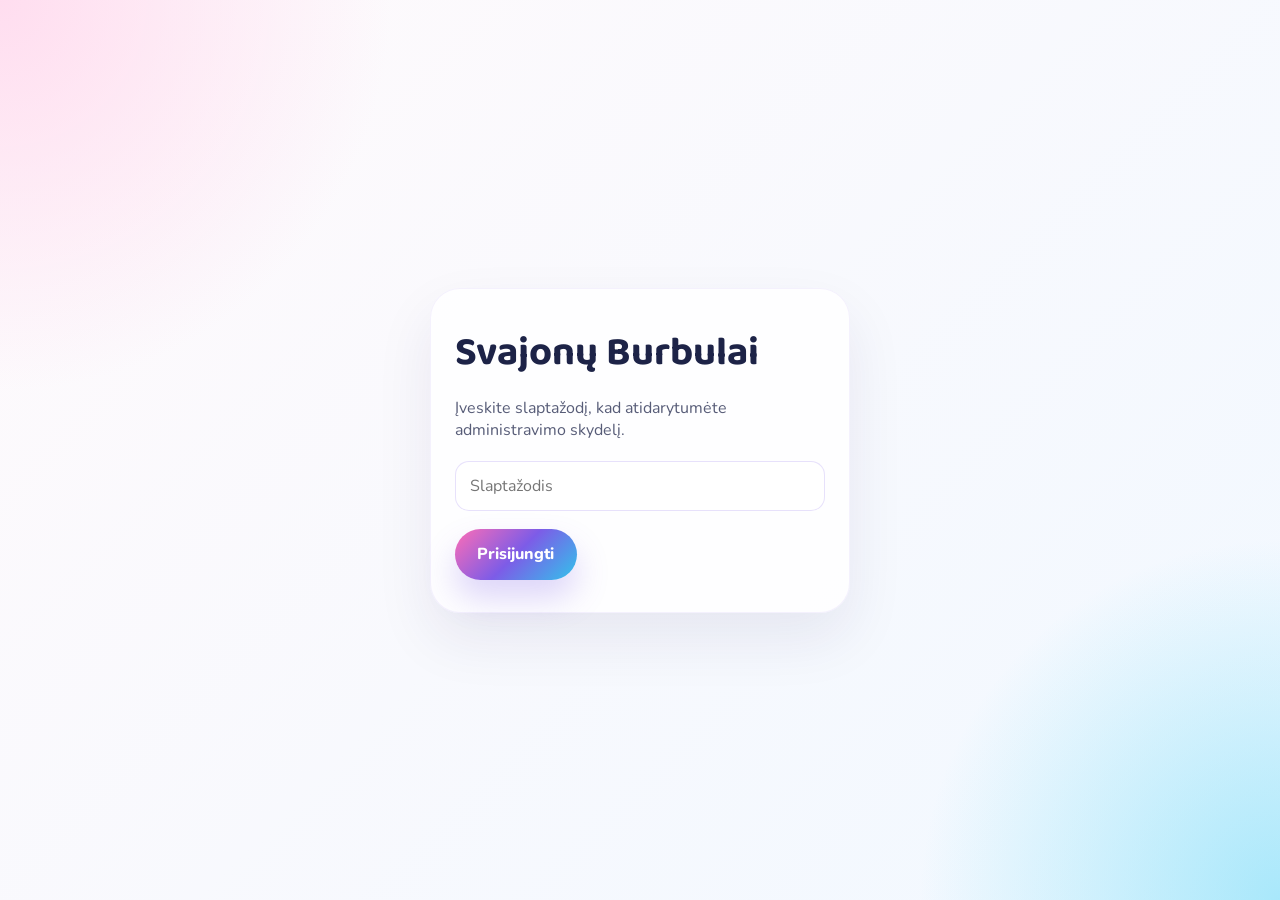
==== admin.html @ 0cf516ef "Create the kids party website and admin panel with editable content." ====
<!DOCTYPE html>
<html lang="lt">
  <head>
    <meta charset="UTF-8" />
    <meta name="viewport" content="width=device-width, initial-scale=1.0" />
    <title>Administracija | Svajonų Burbulai</title>
    <link rel="preconnect" href="https://fonts.googleapis.com" />
    <link rel="preconnect" href="https://fonts.gstatic.com" crossorigin />
    <link
      href="https://fonts.googleapis.com/css2?family=Baloo+2:wght@400;600;700;800&family=Nunito:wght@400;600;700;800&display=swap"
      rel="stylesheet"
    />
    <link rel="stylesheet" href="styles.css" />
  </head>
  <body data-page="admin" class="admin-page">
    <div id="login-screen" class="login-screen">
      <div class="login-box">
        <h1>Svajonų Burbulai</h1>
        <p>Įveskite slaptažodį, kad atidarytumėte administravimo skydelį.</p>
        <input id="password-input" class="password-box" type="password" placeholder="Slaptažodis" />
        <button id="login-button" class="login-btn" type="button">Prisijungti</button>
      </div>
    </div>

    <div id="admin-app" class="admin-shell hidden">
      <div class="admin-header">
        <h1>Administravimo skydelis</h1>
        <a href="index.html" class="button button-secondary">Atgal į svetainę</a>
      </div>
      <div id="admin-panel" class="admin-panel"></div>
    </div>

    <script src="script.js"></script>
  </body>
</html>
---- styles.css ----
* {
  box-sizing: border-box;
}

:root {
  --pink-100: #fff0f7;
  --pink-200: #ffd6ec;
  --pink-300: #ffb8d7;
  --pink-500: #ff6db5;
  --purple-500: #7d5ce7;
  --purple-700: #5537cf;
  --cyan-400: #66d9f7;
  --cyan-500: #31c4eb;
  --yellow-300: #ffe57b;
  --yellow-400: #ffd84f;
  --blue-500: #2a7af7;
  --navy-700: #2d2b6d;
  --navy-900: #1d2347;
  --white: #ffffff;
  --soft: #f7f5ff;
  --shadow: rgba(38, 26, 87, 0.12);
  --card-radius: 28px;
}

html {
  scroll-behavior: smooth;
}

body {
  margin: 0;
  font-family: "Nunito", sans-serif;
  background: linear-gradient(180deg, #fffafc 0%, #eef8ff 100%);
  color: var(--navy-900);
}

img {
  max-width: 100%;
  display: block;
}

a {
  color: inherit;
  text-decoration: none;
}

button,
input,
textarea {
  font: inherit;
}

.page-shell {
  position: relative;
  overflow: hidden;
}

.container {
  width: min(1160px, calc(100% - 32px));
  margin: 0 auto;
}

.topbar {
  position: sticky;
  top: 0;
  z-index: 50;
  backdrop-filter: blur(18px);
  background: rgba(255, 255, 255, 0.65);
  border-bottom: 1px solid rgba(94, 70, 178, 0.08);
}

.nav-wrap {
  display: flex;
  align-items: center;
  justify-content: space-between;
  min-height: 78px;
  gap: 24px;
}

.brand {
  display: inline-flex;
  align-items: center;
  gap: 12px;
  font-family: "Baloo 2", cursive;
  font-size: clamp(1.3rem, 2vw, 2rem);
  font-weight: 800;
  color: var(--purple-700);
}

.brand-mark {
  display: inline-grid;
  place-items: center;
  width: 42px;
  height: 42px;
  border-radius: 50%;
  background: linear-gradient(135deg, var(--pink-300), var(--cyan-400));
  box-shadow: 0 12px 28px rgba(125, 92, 231, 0.22);
}

.main-nav {
  display: flex;
  align-items: center;
  gap: clamp(10px, 2vw, 22px);
  flex-wrap: wrap;
  justify-content: center;
  font-weight: 700;
  color: var(--navy-700);
}

.main-nav a {
  position: relative;
  opacity: 0.85;
}

.main-nav a::after {
  content: "";
  position: absolute;
  left: 0;
  bottom: -8px;
  width: 100%;
  height: 3px;
  border-radius: 99px;
  background: linear-gradient(90deg, var(--pink-500), var(--purple-500), var(--cyan-500));
  transform: scaleX(0);
  transform-origin: center;
  transition: transform 0.2s ease;
}

.main-nav a:hover::after,
.main-nav a:focus-visible::after {
  transform: scaleX(1);
}

.button {
  display: inline-flex;
  align-items: center;
  justify-content: center;
  border: none;
  border-radius: 999px;
  padding: 0.9rem 1.6rem;
  font-weight: 800;
  cursor: pointer;
  transition: transform 0.2s ease, box-shadow 0.2s ease;
}

.button:hover,
.button:focus-visible {
  transform: translateY(-2px);
}

.button-primary {
  background: linear-gradient(135deg, var(--pink-500), var(--purple-500), var(--cyan-500));
  color: var(--white);
  box-shadow: 0 18px 30px rgba(125, 92, 231, 0.28);
}

.button-secondary {
  background: rgba(255, 255, 255, 0.8);
  color: var(--purple-700);
  border: 1px solid rgba(125, 92, 231, 0.18);
}

.hero-section {
  position: relative;
  padding: 104px 0 72px;
  background: radial-gradient(circle at top left, rgba(255, 214, 236, 0.92), transparent 32%),
    radial-gradient(circle at top right, rgba(102, 217, 247, 0.6), transparent 28%),
    linear-gradient(135deg, #fffafc 0%, #f2f2ff 34%, #effcff 100%);
}

.hero-grid {
  display: grid;
  grid-template-columns: 1.2fr 0.8fr;
  align-items: center;
  gap: 30px;
}

.hero-copy {
  position: relative;
  z-index: 1;
}

.eyebrow {
  display: inline-block;
  margin-bottom: 18px;
  padding: 0.48rem 0.9rem;
  border-radius: 999px;
  background: rgba(255, 255, 255, 0.7);
  color: var(--purple-700);
  font-size: 0.86rem;
  font-weight: 800;
  letter-spacing: 0.08em;
  text-transform: uppercase;
}

.eyebrow.accent {
  background: linear-gradient(135deg, rgba(255, 109, 181, 0.14), rgba(102, 217, 247, 0.18));
}

.hero-copy h1,
.section-head h2,
.contact-copy h2 {
  margin: 0;
  font-family: "Baloo 2", cursive;
  line-height: 1.02;
  letter-spacing: -0.03em;
}

.hero-copy h1 {
  max-width: 620px;
  font-size: clamp(2.9rem, 5vw, 5rem);
  color: var(--navy-900);
}

.hero-copy p {
  max-width: 620px;
  margin-top: 20px;
  font-size: 1.15rem;
  line-height: 1.7;
  color: rgba(29, 35, 71, 0.78);
}

.hero-actions {
  display: flex;
  align-items: center;
  flex-wrap: wrap;
  gap: 16px;
  margin-top: 28px;
}

.hero-metrics {
  list-style: none;
  display: flex;
  flex-wrap: wrap;
  gap: 18px;
  padding: 0;
  margin: 30px 0 0;
}

.hero-metrics li {
  min-width: 155px;
  padding: 16px 18px;
  border-radius: 22px;
  background: rgba(255, 255, 255, 0.7);
  border: 1px solid rgba(93, 72, 178, 0.08);
  box-shadow: 0 14px 26px rgba(82, 64, 155, 0.06);
}

.hero-metrics strong {
  display: block;
  font-size: 1.5rem;
  color: var(--purple-700);
}

.hero-metrics span {
  display: block;
  margin-top: 4px;
  color: rgba(29, 35, 71, 0.7);
}

.hero-visual {
  position: relative;
  min-height: 520px;
  display: flex;
  align-items: center;
  justify-content: center;
}

.hero-card {
  position: relative;
  border-radius: var(--card-radius);
  box-shadow: 0 28px 60px rgba(91, 73, 166, 0.18);
}

.card-main {
  width: min(420px, 100%);
  padding: 2rem 1.5rem 1.5rem;
  background: linear-gradient(158deg, rgba(255, 255, 255, 0.88) 0%, rgba(255, 245, 251, 0.9) 32%, rgba(236, 250, 255, 0.95) 100%);
  border: 1px solid rgba(125, 92, 231, 0.08);
}

.mini-badge {
  display: inline-grid;
  place-items: center;
  width: 68px;
  height: 68px;
  border-radius: 24px;
  background: linear-gradient(135deg, var(--yellow-300), var(--pink-300));
  font-size: 2rem;
  box-shadow: 0 16px 28px rgba(255, 164, 203, 0.25);
}

.card-kicker {
  display: block;
  margin-top: 18px;
  color: var(--purple-700);
  font-weight: 800;
  letter-spacing: 0.08em;
  text-transform: uppercase;
  font-size: 0.72rem;
}

.card-main h3 {
  margin: 14px 0 12px;
  font-size: clamp(1.6rem, 2vw, 2.1rem);
  font-weight: 800;
  color: var(--navy-900);
}

.mini-rating {
  display: flex;
  flex-direction: column;
  gap: 8px;
  margin-top: 20px;
  color: var(--yellow-400);
  font-weight: 800;
  font-size: 1.2rem;
}

.mini-rating small {
  color: rgba(29, 35, 71, 0.7);
  font-size: 0.88rem;
}

.card-float {
  position: absolute;
  right: 20px;
  bottom: 46px;
  display: flex;
  align-items: center;
  gap: 12px;
  padding: 16px 20px;
  background: rgba(255, 255, 255, 0.9);
  border: 1px solid rgba(93, 72, 178, 0.08);
  font-weight: 800;
  color: var(--navy-900);
}

.card-float span {
  font-size: 1.8rem;
}

.hero-decor {
  position: absolute;
  pointer-events: none;
}

.decor-cloud {
  border-radius: 999px;
  background: rgba(255, 255, 255, 0.6);
  filter: blur(1.5px);
}

.cloud-1 {
  top: 118px;
  left: 8%;
  width: 230px;
  height: 76px;
}

.cloud-2 {
  bottom: 120px;
  left: 18%;
  width: 190px;
  height: 62px;
}

.cloud-3 {
  top: 120px;
  right: 10%;
  width: 210px;
  height: 68px;
}

.star {
  width: 12px;
  height: 12px;
  background: var(--yellow-400);
  clip-path: polygon(50% 0%, 60% 40%, 100% 50%, 60% 60%, 50% 100%, 40% 60%, 0% 50%, 40% 40%);
  box-shadow: 0 0 18px rgba(255, 216, 79, 0.7);
}

.star-1 { top: 130px; right: 25%; }
.star-2 { top: 300px; left: 44%; }
.star-3 { bottom: 200px; right: 32%; }

.balloon {
  width: 56px;
  height: 84px;
  border-radius: 50% 50% 50% 50% / 55% 55% 45% 45%;
  background: linear-gradient(180deg, var(--pink-300), var(--pink-500));
  box-shadow: inset -10px -12px rgba(255, 255, 255, 0.2);
}

.balloon::after {
  content: "";
  position: absolute;
  left: 50%;
  top: 78px;
  width: 2px;
  height: 42px;
  background: rgba(29, 35, 71, 0.3);
  transform: translateX(-50%);
}

.balloon-1 { right: 13%; top: 110px; background: linear-gradient(180deg, #ffd7f1, #ff7db0); }
.balloon-2 { left: 4%; bottom: 110px; background: linear-gradient(180deg, #c8f1ff, #5fcdf6); }
.balloon-3 { right: 30%; bottom: 90px; background: linear-gradient(180deg, #ffe9a5, #ffc54d); }

.section {
  padding: 96px 0;
}

.light-section {
  background: rgba(255, 255, 255, 0.5);
}

.section-head {
  display: grid;
  gap: 10px;
  margin-bottom: 42px;
}

.section-head h2,
.contact-copy h2 {
  font-size: clamp(2.1rem, 4vw, 3.2rem);
  color: var(--navy-900);
}

.cards-grid,
.gallery-grid,
.pricing-grid,
.reviews-grid {
  display: grid;
  gap: 24px;
}

.cards-grid {
  grid-template-columns: repeat(4, minmax(0, 1fr));
}

.program-card,
.review-card,
.price-card,
.character-card {
  background: rgba(255, 255, 255, 0.9);
  border: 1px solid rgba(125, 92, 231, 0.08);
  box-shadow: 0 18px 44px rgba(52, 39, 103, 0.08);
  border-radius: var(--card-radius);
}

.program-card {
  padding: 1.5rem 1.25rem;
}

.program-icon {
  display: inline-grid;
  place-items: center;
  width: 68px;
  height: 68px;
  border-radius: 20px;
  background: linear-gradient(135deg, rgba(255, 109, 181, 0.15), rgba(102, 217, 247, 0.2));
  font-size: 2.1rem;
}

.program-card h3 {
  margin: 20px 0 12px;
  font-size: 1.5rem;
  color: var(--navy-900);
}

.program-card p {
  margin: 0;
  color: rgba(29, 35, 71, 0.75);
  line-height: 1.7;
}

#characters-grid {
  display: grid;
  grid-template-columns: repeat(4, minmax(0, 1fr));
  gap: 24px;
}

.character-card {
  overflow: hidden;
}

.character-photo {
  height: 260px;
  object-fit: cover;
}

.character-content {
  padding: 1.2rem 1.1rem 1.25rem;
}

.character-card h3 {
  margin: 0 0 10px;
  font-size: 1.5rem;
  color: var(--navy-900);
}

.character-card p {
  margin: 0;
  color: rgba(29, 35, 71, 0.72);
  line-height: 1.7;
}

.gallery-grid {
  grid-template-columns: repeat(4, minmax(0, 1fr));
}

.gallery-item {
  position: relative;
  min-height: 260px;
  border-radius: 26px;
  overflow: hidden;
  box-shadow: 0 20px 42px rgba(35, 30, 79, 0.08);
}

.gallery-item img {
  height: 100%;
  width: 100%;
  object-fit: cover;
}

.gallery-item::after {
  content: "";
  position: absolute;
  inset: 0;
  background: linear-gradient(180deg, rgba(17, 18, 41, 0.08), rgba(17, 18, 41, 0.5));
}

.gallery-item span {
  position: absolute;
  left: 18px;
  bottom: 18px;
  z-index: 1;
  color: var(--white);
  font-weight: 800;
  letter-spacing: 0.04em;
}

.pricing-grid {
  grid-template-columns: repeat(3, minmax(0, 1fr));
}

.price-card {
  padding: 1.8rem 1.4rem;
  position: relative;
  overflow: hidden;
}

.price-card.featured {
  background: linear-gradient(180deg, rgba(255, 243, 250, 0.9), rgba(233, 244, 255, 0.95));
  border-color: rgba(125, 92, 231, 0.14);
}

.price-badge {
  position: absolute;
  top: 18px;
  right: 20px;
  background: rgba(255, 255, 255, 0.85);
  color: var(--purple-700);
  font-size: 0.75rem;
  font-weight: 800;
  letter-spacing: 0.07em;
  text-transform: uppercase;
  padding: 0.55rem 0.8rem;
  border-radius: 999px;
}

.price-card h3 {
  margin: 0 0 12px;
  font-size: 1.7rem;
  color: var(--navy-900);
}

.price-value {
  font-family: "Baloo 2", cursive;
  font-size: clamp(2.5rem, 4vw, 3.5rem);
  margin: 8px 0 18px;
  color: var(--purple-700);
}

.price-value span {
  font-size: 0.9rem;
  color: rgba(29, 35, 71, 0.72);
}

.price-card ul {
  list-style: none;
  padding: 0;
  margin: 0 0 20px;
  display: grid;
  gap: 10px;
  color: rgba(29, 35, 71, 0.8);
}

.price-card li {
  display: flex;
  align-items: flex-start;
  gap: 8px;
}

.price-card li::before {
  content: "✓";
  color: var(--cyan-500);
  font-weight: 800;
}

.reviews-grid {
  grid-template-columns: repeat(3, minmax(0, 1fr));
}

.review-card {
  padding: 1.5rem;
}

.review-stars {
  color: var(--yellow-400);
  letter-spacing: 0.15em;
  font-size: 1.1rem;
}

.review-card p {
  margin: 18px 0 20px;
  line-height: 1.8;
  color: rgba(29, 35, 71, 0.78);
}

.review-author {
  display: flex;
  align-items: center;
  gap: 14px;
}

.review-avatar {
  display: grid;
  place-items: center;
  width: 54px;
  height: 54px;
  border-radius: 50%;
  background: linear-gradient(135deg, var(--pink-200), var(--cyan-300));
  font-weight: 800;
  color: var(--purple-700);
}

.review-author strong {
  display: block;
  font-size: 1.02rem;
}

.review-author span {
  color: rgba(29, 35, 71, 0.7);
}

.contact-grid {
  display: grid;
  grid-template-columns: 0.9fr 1.1fr;
  gap: 34px;
  align-items: start;
}

.contact-copy p {
  margin: 20px 0 30px;
  font-size: 1.1rem;
  line-height: 1.8;
  color: rgba(29, 35, 71, 0.8);
}

.contact-list {
  list-style: none;
  padding: 0;
  margin: 0;
  display: grid;
  gap: 16px;
}

.contact-list li {
  display: flex;
  align-items: center;
  gap: 12px;
  font-weight: 700;
  color: var(--navy-900);
}

.contact-list a {
  color: var(--purple-700);
}

.contact-form {
  display: grid;
  gap: 18px;
  padding: 28px;
  border-radius: 30px;
  background: rgba(255, 255, 255, 0.85);
  border: 1px solid rgba(125, 92, 231, 0.08);
  box-shadow: 0 22px 48px rgba(43, 35, 94, 0.08);
}

.contact-form label {
  display: grid;
  gap: 8px;
  font-weight: 700;
  color: var(--navy-900);
}

.contact-form input,
.contact-form textarea {
  width: 100%;
  border: 1px solid rgba(120, 109, 209, 0.2);
  border-radius: 16px;
  padding: 0.9rem 1rem;
  background: rgba(255, 255, 255, 0.8);
  color: var(--navy-900);
}

.contact-form input:focus,
.contact-form textarea:focus {
  outline: 2px solid rgba(99, 206, 247, 0.3);
  border-color: rgba(49, 196, 235, 0.6);
}

.site-footer {
  border-top: 1px solid rgba(101, 79, 160, 0.08);
  background: rgba(255, 255, 255, 0.6);
}

.footer-wrap {
  display: flex;
  align-items: center;
  justify-content: space-between;
  gap: 12px;
  min-height: 72px;
  color: rgba(29, 35, 71, 0.7);
}

.admin-link {
  font-weight: 800;
  color: var(--purple-700);
}

@media (max-width: 980px) {
  .nav-wrap {
    flex-wrap: wrap;
    justify-content: center;
    padding: 18px 0;
  }

  .main-nav {
    order: 3;
    width: 100%;
  }

  .hero-grid,
  .contact-grid,
  .pricing-grid,
  .reviews-grid,
  .cards-grid,
  #characters-grid,
  .gallery-grid {
    grid-template-columns: repeat(2, minmax(0, 1fr));
  }

  .hero-grid {
    grid-template-columns: 1fr;
  }

  .contact-grid {
    grid-template-columns: 1fr;
  }
}

@media (max-width: 680px) {
  .button,
  .nav-cta {
    width: 100%;
  }

  .main-nav {
    gap: 8px 14px;
  }

  .hero-section {
    padding-top: 80px;
  }

  .cards-grid,
  .gallery-grid,
  .pricing-grid,
  .reviews-grid,
  #characters-grid {
    grid-template-columns: 1fr;
  }

  .hero-metrics {
    gap: 12px;
  }

  .hero-metrics li {
    width: 100%;
  }

  .pricing-grid {
    grid-template-columns: 1fr;
  }

  .footer-wrap {
    flex-direction: column;
    justify-content: center;
    padding: 16px 0;
  }
}

/* Admin panel styles */
.admin-page {
  background: linear-gradient(180deg, #fffafc 0%, #effcff 100%);
  min-height: 100vh;
}

.admin-shell {
  width: min(1160px, calc(100% - 30px));
  margin: 0 auto;
  padding: 40px 0 100px;
}

.admin-header {
  display: flex;
  align-items: center;
  justify-content: space-between;
  gap: 12px;
  margin-bottom: 24px;
}

.admin-header h1 {
  margin: 0;
  font-family: "Baloo 2", cursive;
  font-size: clamp(2.2rem, 4vw, 3rem);
  color: var(--navy-900);
}

.admin-panel {
  display: grid;
  gap: 20px;
}

.admin-section {
  background: rgba(255, 255, 255, 0.84);
  border: 1px solid rgba(125, 92, 231, 0.08);
  border-radius: 26px;
  box-shadow: 0 18px 40px rgba(49, 38, 96, 0.08);
  padding: 22px;
}

.admin-section h2 {
  margin: 0 0 18px;
  font-size: 1.5rem;
  color: var(--navy-900);
}

.admin-form {
  display: grid;
  gap: 16px;
}

.form-grid {
  display: grid;
  gap: 16px;
  grid-template-columns: repeat(2, minmax(0, 1fr));
}

.form-field {
  display: grid;
  gap: 8px;
}

.form-field label {
  font-weight: 800;
  color: var(--navy-900);
}

.form-field input,
.form-field textarea,
.password-box {
  width: 100%;
  border: 1px solid rgba(125, 92, 231, 0.18);
  border-radius: 14px;
  padding: 0.82rem 0.9rem;
  background: rgba(255, 255, 255, 0.86);
  color: var(--navy-900);
}

.form-field textarea {
  min-height: 104px;
  resize: vertical;
}

.list-editor {
  display: grid;
  gap: 16px;
}

.editor-item {
  border: 1px solid rgba(125, 92, 231, 0.12);
  border-radius: 18px;
  padding: 16px;
  background: rgba(248, 249, 255, 0.8);
}

.editor-item-header {
  display: flex;
  align-items: center;
  justify-content: space-between;
  gap: 10px;
  margin-bottom: 12px;
}

.editor-item-header strong {
  font-size: 1.05rem;
  color: var(--navy-900);
}

.remove-item {
  border: none;
  border-radius: 12px;
  background: rgba(255, 109, 181, 0.12);
  color: var(--purple-700);
  font-weight: 800;
  padding: 0.6rem 0.9rem;
  cursor: pointer;
}

.add-btn,
.save-btn,
.login-btn {
  border: none;
  border-radius: 999px;
  padding: 0.9rem 1.4rem;
  font-weight: 800;
  cursor: pointer;
}

.add-btn {
  background: rgba(102, 217, 247, 0.15);
  color: var(--purple-700);
}

.save-btn,
.login-btn {
  background: linear-gradient(135deg, var(--pink-500), var(--purple-500), var(--cyan-500));
  color: var(--white);
  box-shadow: 0 18px 32px rgba(125, 92, 231, 0.25);
}

.login-screen {
  min-height: 100vh;
  display: grid;
  place-items: center;
  background: radial-gradient(circle at top left, rgba(255, 214, 236, 0.8), transparent 25%),
    radial-gradient(circle at bottom right, rgba(102, 217, 247, 0.52), transparent 23%),
    linear-gradient(135deg, #fffafc 0%, #f1f8ff 100%);
}

.login-box {
  width: min(420px, calc(100% - 32px));
  background: rgba(255, 255, 255, 0.82);
  border: 1px solid rgba(125, 92, 231, 0.08);
  border-radius: 30px;
  box-shadow: 0 26px 58px rgba(34, 30, 84, 0.08);
  padding: 32px 24px;
}

.login-box h1 {
  margin: 0 0 12px;
  font-family: "Baloo 2", cursive;
  font-size: 2.5rem;
  color: var(--navy-900);
}

.login-box p {
  margin: 0 0 20px;
  color: rgba(29, 35, 71, 0.74);
}

.password-box {
  margin-bottom: 18px;
}

.hidden {
  display: none !important;
}

@media (max-width: 640px) {
  .form-grid {
    grid-template-columns: 1fr;
  }

  .admin-header {
    flex-direction: column;
    align-items: flex-start;
  }
}
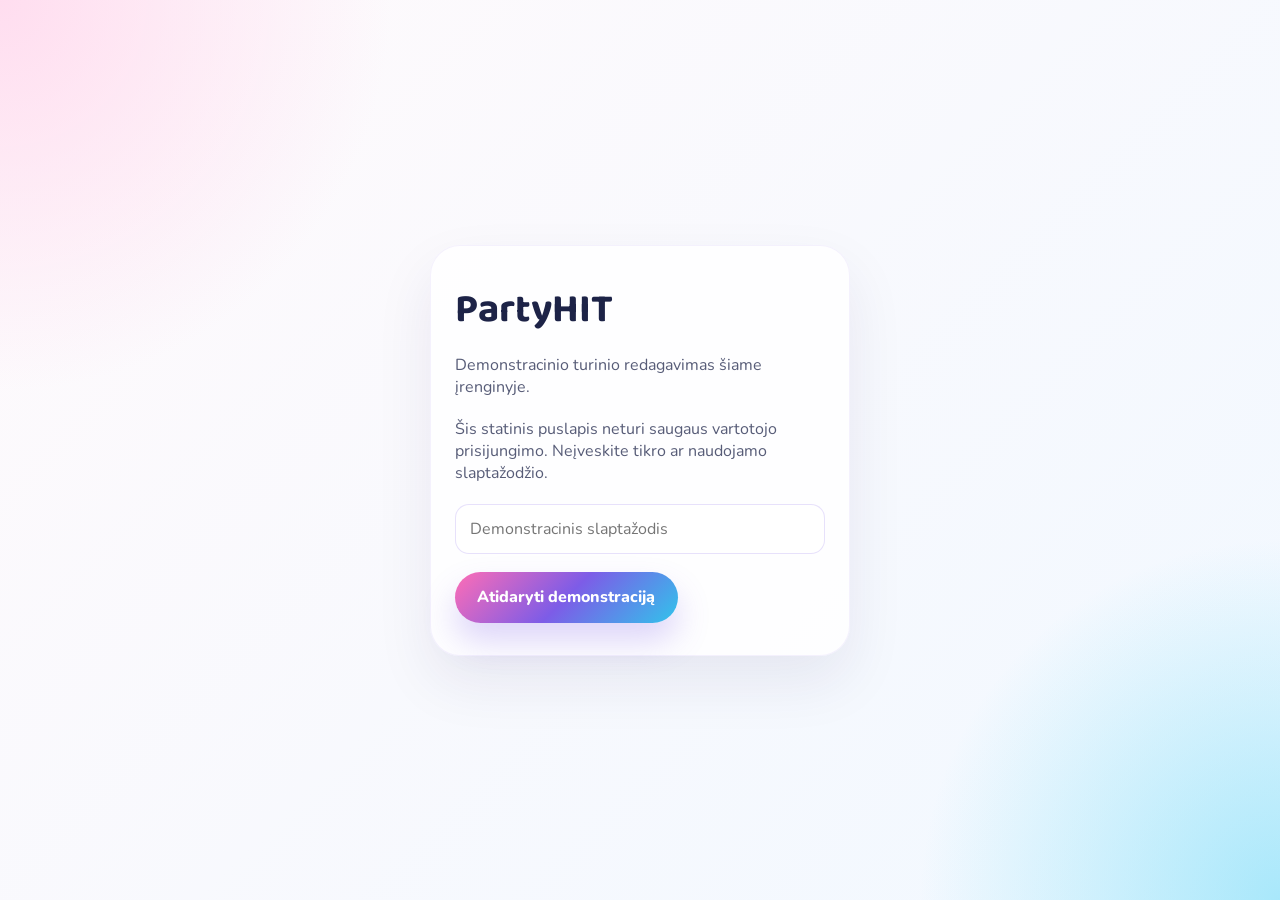
==== commit 7e574566: "Update PartyHIT branding, packages, booking form, and add entity schemas" ====
--- a/admin.html
+++ b/admin.html
@@ -1,35 +1,9 @@
 <!DOCTYPE html>
 <html lang="lt">
-  <head>
-    <meta charset="UTF-8" />
-    <meta name="viewport" content="width=device-width, initial-scale=1.0" />
-    <title>Administracija | Svajonų Burbulai</title>
-    <link rel="preconnect" href="https://fonts.googleapis.com" />
-    <link rel="preconnect" href="https://fonts.gstatic.com" crossorigin />
-    <link
-      href="https://fonts.googleapis.com/css2?family=Baloo+2:wght@400;600;700;800&family=Nunito:wght@400;600;700;800&display=swap"
-      rel="stylesheet"
-    />
-    <link rel="stylesheet" href="styles.css" />
-  </head>
+  <head><meta charset="UTF-8" /><meta name="viewport" content="width=device-width, initial-scale=1.0" /><title>Administracija | PartyHIT</title><link rel="preconnect" href="https://fonts.googleapis.com" /><link rel="preconnect" href="https://fonts.gstatic.com" crossorigin /><link href="https://fonts.googleapis.com/css2?family=Baloo+2:wght@400;600;700;800&family=Nunito:wght@400;600;700;800&display=swap" rel="stylesheet" /><link rel="stylesheet" href="styles.css" /></head>
   <body data-page="admin" class="admin-page">
-    <div id="login-screen" class="login-screen">
-      <div class="login-box">
-        <h1>Svajonų Burbulai</h1>
-        <p>Įveskite slaptažodį, kad atidarytumėte administravimo skydelį.</p>
-        <input id="password-input" class="password-box" type="password" placeholder="Slaptažodis" />
-        <button id="login-button" class="login-btn" type="button">Prisijungti</button>
-      </div>
-    </div>
-
-    <div id="admin-app" class="admin-shell hidden">
-      <div class="admin-header">
-        <h1>Administravimo skydelis</h1>
-        <a href="index.html" class="button button-secondary">Atgal į svetainę</a>
-      </div>
-      <div id="admin-panel" class="admin-panel"></div>
-    </div>
-
+    <div id="login-screen" class="login-screen"><div class="login-box"><h1>PartyHIT</h1><p>Demonstracinio turinio redagavimas šiame įrenginyje.</p><p class="admin-warning">Šis statinis puslapis neturi saugaus vartotojo prisijungimo. Neįveskite tikro ar naudojamo slaptažodžio.</p><input id="password-input" class="password-box" type="password" placeholder="Demonstracinis slaptažodis" autocomplete="current-password" /><button id="login-button" class="login-btn" type="button">Atidaryti demonstraciją</button></div></div>
+    <div id="admin-app" class="admin-shell hidden"><div class="admin-header"><h1>PartyHIT turinio redagavimas</h1><a href="index.html" class="button button-secondary">Atgal į svetainę</a></div><div id="admin-panel" class="admin-panel"></div></div>
     <script src="script.js"></script>
   </body>
 </html>
